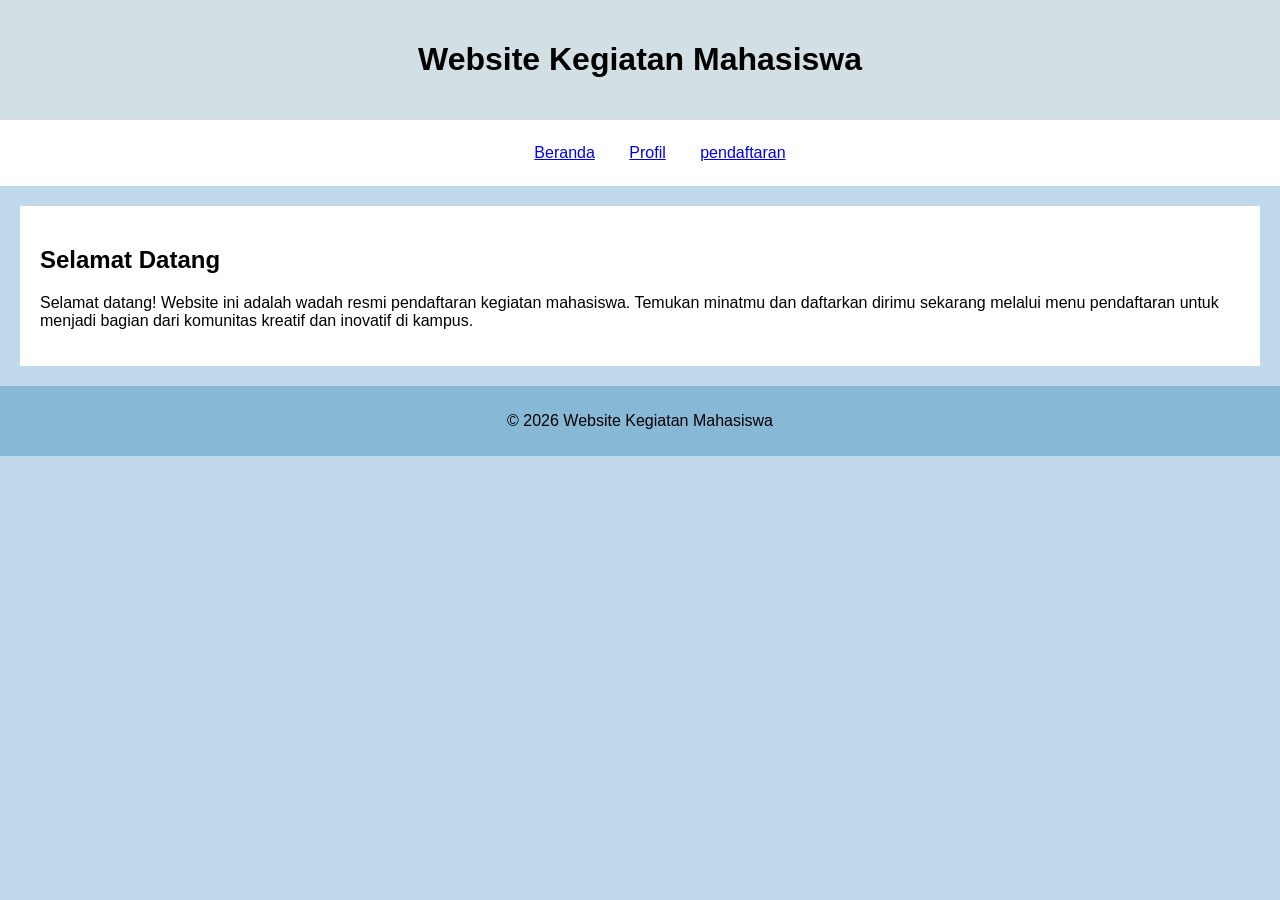
==== index.html @ e5878e43 "Add files via upload" ====
<!DOCTYPE html>
<html lang="en">
<head>
    <meta charset="UTF-8">
    <meta name="viewport" content="width=device-width, initial-scale=1.0">
    <title>Document</title>
    <link rel="stylesheet" href="style.css">
</head>
<body>
    <header>
        <h1>Website Kegiatan Mahasiswa</h1>
    </header>
    <nav>
        <ul>
            <li><a href="index.html">Beranda</a></li>
            <li><a href="profil.html">Profil</a></li>
            <li><a href="pendaftaran.html">pendaftaran</a></li>
        </ul>
    </nav>
    <main>
        <section>
            <h2>Selamat Datang</h2>
            <p>Selamat datang! Website ini adalah wadah resmi pendaftaran kegiatan mahasiswa. Temukan minatmu dan daftarkan dirimu sekarang melalui menu pendaftaran untuk menjadi bagian dari komunitas kreatif dan inovatif di kampus.</p>
        </section>
    </main>
    <footer>
        <p>&copy; 2026 Website Kegiatan Mahasiswa</p>
    </footer>
</body>
</html>
---- style.css ----
/*Halaman*/
body{
    font-family: 'Trebuchet MS', 'Lucida Sans Unicode', 'Lucida Grande', 'Lucida Sans', Arial, sans-serif;
    background-color: rgb(192, 217, 234);
    margin: 0;
}

/*header*/
header{
    background-color: rgb(210, 224, 229);
    color: black;
    text-align: center;
    padding: 20px;
}

/*menu*/
nav {
    background-color: white;
    padding: 8px;
    text-align: center;
}

nav ul {
    list-style: none;
}

nav ul li {
    display: inline;
    margin: 15px;
}

main{
    padding: 20px;
}

section {
    background-color: white;
    padding: 20px;
}

h2 {
    color: black;
}

/* form */
input, select, textarea {
    padding: 8px;
    margin-top: 8px;
}

/*button*/
button {
    padding: 8px 15px;
    background-color: rgb(111, 161, 194);
    color: black;
}

/*footer*/
footer{
    background-color: rgb(135, 184, 214);
    color: black;
    text-align: center;
    padding: 10px;
}
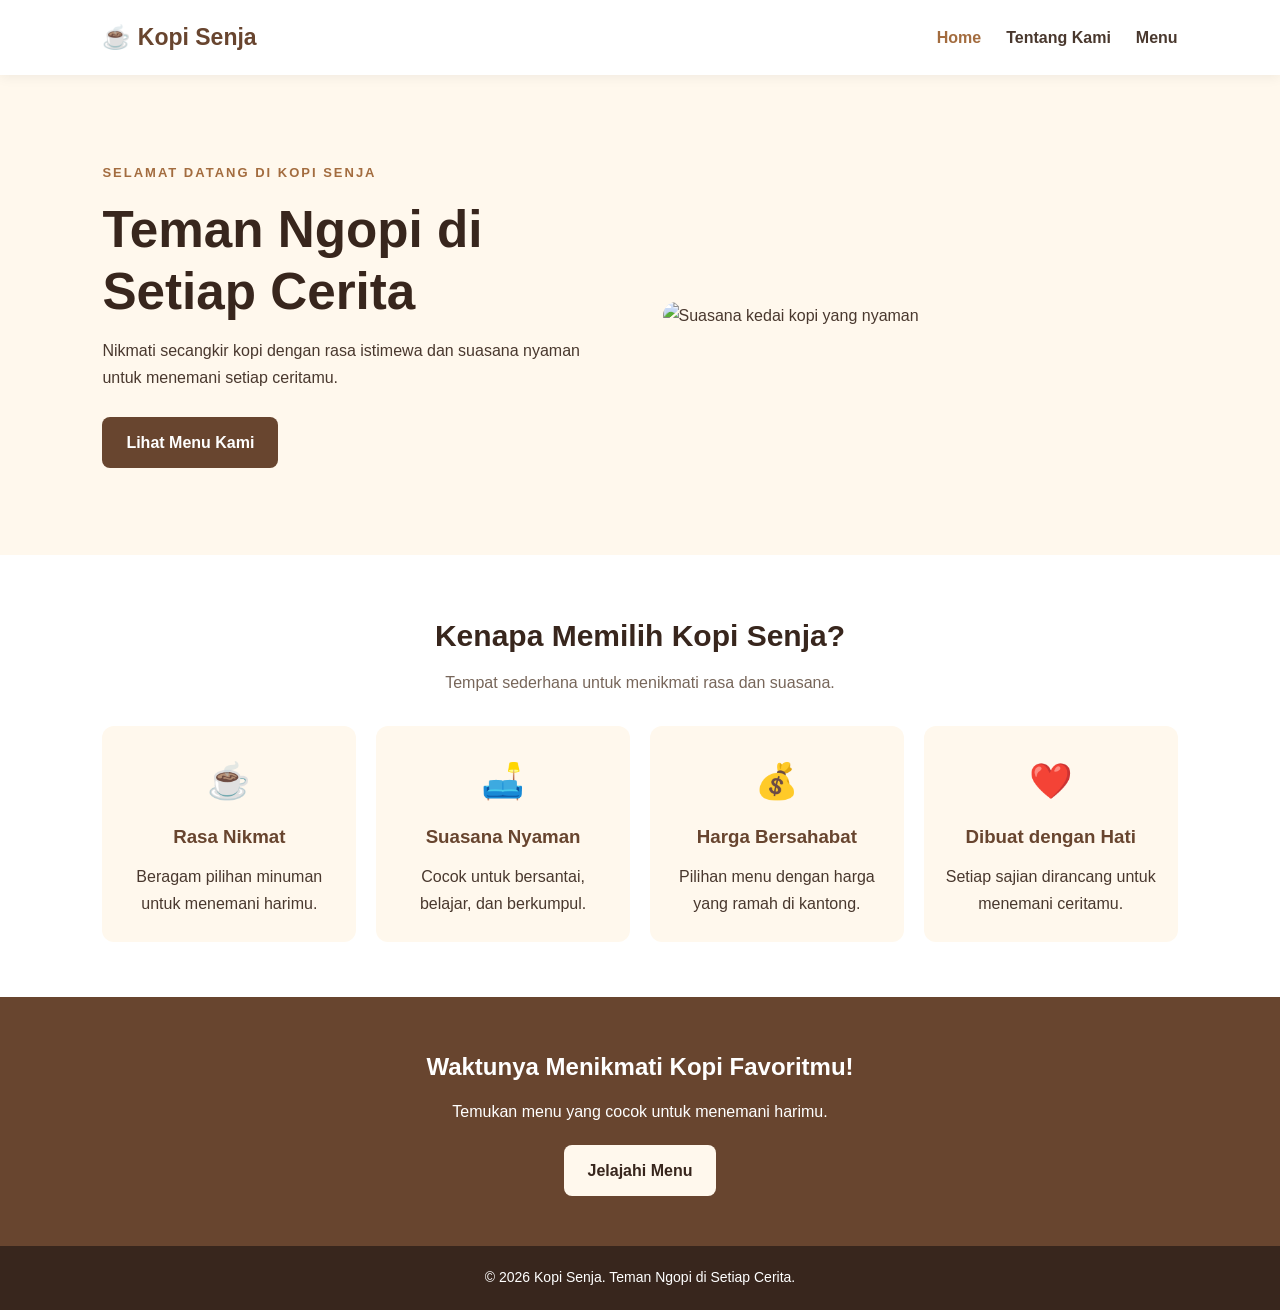
==== commit 1337b5fb: "Add files via upload" ====
--- a/index.html
+++ b/index.html
@@ -1,30 +1,93 @@
+
 <!DOCTYPE html>
-<html lang="en">
+<html lang="id">
 <head>
     <meta charset="UTF-8">
     <meta name="viewport" content="width=device-width, initial-scale=1.0">
-    <title>Document</title>
+    <title>Kopi Senja | Teman Ngopi di Setiap Cerita</title>
     <link rel="stylesheet" href="style.css">
 </head>
 <body>
-    <header>
-        <h1>Website Kegiatan Mahasiswa</h1>
+
+    <!-- NAVBAR -->
+    <header class="navbar">
+        <a href="index.html" class="logo">☕ Kopi Senja</a>
+
+        <nav>
+            <a href="index.html" class="active">Home</a>
+            <a href="tentang.html">Tentang Kami</a>
+            <a href="menu.html">Menu</a>
+        </nav>
     </header>
-    <nav>
-        <ul>
-            <li><a href="index.html">Beranda</a></li>
-            <li><a href="profil.html">Profil</a></li>
-            <li><a href="pendaftaran.html">pendaftaran</a></li>
-        </ul>
-    </nav>
+
+    <!-- HALAMAN UTAMA -->
     <main>
-        <section>
-            <h2>Selamat Datang</h2>
-            <p>Selamat datang! Website ini adalah wadah resmi pendaftaran kegiatan mahasiswa. Temukan minatmu dan daftarkan dirimu sekarang melalui menu pendaftaran untuk menjadi bagian dari komunitas kreatif dan inovatif di kampus.</p>
+        <section class="hero">
+            <div class="hero-text">
+                <p class="subtitle">SELAMAT DATANG DI KOPI SENJA</p>
+                <h1>Teman Ngopi di Setiap Cerita</h1>
+                <p>
+                    Nikmati secangkir kopi dengan rasa istimewa
+                    dan suasana nyaman untuk menemani setiap ceritamu.
+                </p>
+
+                <a href="menu.html" class="btn">Lihat Menu Kami</a>
+            </div>
+
+            <div class="hero-image">
+                <img
+                    src="https://images.unsplash.com/photo-1445116572660-236099ec97a0?auto=format&fit=crop&w=1000&q=80"
+                    alt="Suasana kedai kopi yang nyaman">
+            </div>
+        </section>
+
+        <!-- KEUNGGULAN -->
+        <section class="features">
+            <h2>Kenapa Memilih Kopi Senja?</h2>
+            <p class="section-desc">
+                Tempat sederhana untuk menikmati rasa dan suasana.
+            </p>
+
+            <div class="feature-list">
+                <article class="feature-card">
+                    <span>☕</span>
+                    <h3>Rasa Nikmat</h3>
+                    <p>Beragam pilihan minuman untuk menemani harimu.</p>
+                </article>
+
+                <article class="feature-card">
+                    <span>🛋️</span>
+                    <h3>Suasana Nyaman</h3>
+                    <p>Cocok untuk bersantai, belajar, dan berkumpul.</p>
+                </article>
+
+                <article class="feature-card">
+                    <span>💰</span>
+                    <h3>Harga Bersahabat</h3>
+                    <p>Pilihan menu dengan harga yang ramah di kantong.</p>
+                </article>
+
+                <article class="feature-card">
+                    <span>❤️</span>
+                    <h3>Dibuat dengan Hati</h3>
+                    <p>Setiap sajian dirancang untuk menemani ceritamu.</p>
+                </article>
+            </div>
+        </section>
+
+        <!-- AJAKAN -->
+        <section class="cta">
+            <h2>Waktunya Menikmati Kopi Favoritmu!</h2>
+            <p>Temukan menu yang cocok untuk menemani harimu.</p>
+            <a href="menu.html" class="btn btn-light">Jelajahi Menu</a>
         </section>
     </main>
+
+    <!-- FOOTER -->
     <footer>
-        <p>&copy; 2026 Website Kegiatan Mahasiswa</p>
+        <p>&copy; 2026 Kopi Senja. Teman Ngopi di Setiap Cerita.</p>
     </footer>
+
+    <script src="script.js"></script>
 </body>
 </html>
--- a/style.css
+++ b/style.css
@@ -1,64 +1,476 @@
-/*Halaman*/
-body{
-    font-family: 'Trebuchet MS', 'Lucida Sans Unicode', 'Lucida Grande', 'Lucida Sans', Arial, sans-serif;
-    background-color: rgb(192, 217, 234);
+
+/* =====================================
+   1. PENGATURAN DASAR
+===================================== */
+
+* {
     margin: 0;
-}
-
-/*header*/
-header{
-    background-color: rgb(210, 224, 229);
-    color: black;
+    padding: 0;
+    box-sizing: border-box;
+}
+
+:root {
+    --cokelat: #68452f;
+    --cokelat-gelap: #38261d;
+    --krem: #fff8ed;
+    --krem-tua: #f1e3d0;
+    --putih: #ffffff;
+    --teks: #49382e;
+}
+
+html {
+    scroll-behavior: smooth;
+}
+
+body {
+    font-family: Arial, Helvetica, sans-serif;
+    background: var(--krem);
+    color: var(--teks);
+    line-height: 1.7;
+}
+
+/* =====================================
+   2. NAVBAR
+===================================== */
+
+.navbar {
+    display: flex;
+    justify-content: space-between;
+    align-items: center;
+    padding: 18px 8%;
+    background: var(--putih);
+    box-shadow: 0 2px 12px #00000010;
+    gap: 20px;
+    flex-wrap: wrap;
+}
+
+.logo {
+    font-size: 23px;
+    font-weight: bold;
+    color: var(--cokelat);
+    text-decoration: none;
+}
+
+.navbar nav {
+    display: flex;
+    gap: 25px;
+    flex-wrap: wrap;
+}
+
+.navbar nav a {
+    color: var(--teks);
+    text-decoration: none;
+    font-weight: bold;
+    transition: color 0.3s;
+}
+
+.navbar nav a:hover,
+.navbar nav a.active {
+    color: #a36c3f;
+}
+
+/* =====================================
+   3. HOME
+===================================== */
+
+.hero {
+    display: flex;
+    align-items: center;
+    gap: 45px;
+    padding: 65px 8%;
+    min-height: 480px;
+}
+
+.hero-text,
+.hero-image {
+    flex: 1;
+    min-width: 0;
+}
+
+.subtitle {
+    color: #a36c3f;
+    font-weight: bold;
+    letter-spacing: 2px;
+    font-size: 13px;
+}
+
+.hero h1 {
+    font-size: clamp(32px, 4vw, 52px);
+    line-height: 1.2;
+    color: var(--cokelat-gelap);
+    margin: 15px 0;
+}
+
+.hero-text > p:not(.subtitle) {
+    margin-bottom: 25px;
+}
+
+.hero-image img {
+    width: 100%;
+    height: 350px;
+    object-fit: cover;
+    border-radius: 18px;
+}
+
+/* =====================================
+   4. TOMBOL
+===================================== */
+
+.btn {
+    display: inline-block;
+    background: var(--cokelat);
+    color: var(--putih);
+    text-decoration: none;
+    padding: 12px 24px;
+    border-radius: 8px;
+    font-weight: bold;
+    transition: 0.3s;
+}
+
+.btn:hover {
+    background: var(--cokelat-gelap);
+    transform: translateY(-2px);
+}
+
+/* =====================================
+   5. KEUNGGULAN KOPI SENJA
+===================================== */
+
+.features {
+    text-align: center;
+    padding: 55px 8%;
+    background: var(--putih);
+}
+
+.features h2,
+.page-heading h1 {
+    color: var(--cokelat-gelap);
+    font-size: 30px;
+}
+
+.section-desc {
+    margin: 8px 0 30px;
+    color: #77665a;
+}
+
+.feature-list {
+    display: grid;
+    grid-template-columns: repeat(4, minmax(0, 1fr));
+    gap: 20px;
+    margin-top: 30px;
+}
+
+.feature-card {
+    background: var(--krem);
+    padding: 25px 18px;
+    border-radius: 12px;
+    transition: transform 0.3s, box-shadow 0.3s;
+}
+
+.feature-card:hover {
+    transform: translateY(-5px);
+    box-shadow: 0 8px 20px #00000010;
+}
+
+.feature-card span {
+    font-size: 35px;
+}
+
+.feature-card h3 {
+    margin: 10px 0;
+    color: var(--cokelat);
+}
+
+/* =====================================
+   6. AJAKAN DI HOME
+===================================== */
+
+.cta {
+    text-align: center;
+    padding: 50px 8%;
+    background: var(--cokelat);
+    color: var(--putih);
+}
+
+.cta h2 {
+    margin-bottom: 10px;
+}
+
+.cta p {
+    margin-bottom: 20px;
+}
+
+.btn-light {
+    background: var(--krem);
+    color: var(--cokelat-gelap);
+}
+
+.btn-light:hover {
+    background: var(--krem-tua);
+}
+
+/* =====================================
+   7. JUDUL HALAMAN
+===================================== */
+
+.page-heading {
+    text-align: center;
+    padding: 45px 8% 25px;
+}
+
+.page-heading p:last-child {
+    margin-top: 8px;
+}
+
+/* =====================================
+   8. BAGIAN KONTEN
+===================================== */
+
+.content-section {
+    max-width: 1000px;
+    margin: auto;
+    padding: 25px 8% 60px;
+}
+
+.content-section h2 {
+    color: var(--cokelat);
+    margin-bottom: 12px;
+}
+
+.content-section p {
+    margin-bottom: 18px;
+}
+
+/* =====================================
+   9. HALAMAN TENTANG KAMI
+===================================== */
+
+.about-hero {
+    display: flex;
+    align-items: center;
+    gap: 35px;
+    margin-bottom: 45px;
+}
+
+.about-image,
+.about-text {
+    flex: 1;
+    min-width: 0;
+}
+
+.about-image img {
+    width: 100%;
+    height: 320px;
+    object-fit: cover;
+    border-radius: 16px;
+}
+
+.about-text h2 {
+    font-size: 28px;
+    color: var(--cokelat);
+    margin-bottom: 12px;
+}
+
+.vision-mission {
+    display: grid;
+    grid-template-columns: repeat(2, minmax(0, 1fr));
+    gap: 22px;
+    margin-bottom: 40px;
+}
+
+.info-box {
+    padding: 28px;
+    border-radius: 14px;
+    background: var(--putih);
+    box-shadow: 0 4px 15px #0000000d;
+}
+
+.info-icon {
+    font-size: 32px;
+    margin-bottom: 10px;
+}
+
+.info-box h2 {
+    color: var(--cokelat);
+    margin-bottom: 12px;
+}
+
+.info-box ul {
+    padding-left: 20px;
+}
+
+.info-box li {
+    margin-bottom: 8px;
+}
+
+.contact-box {
+    text-align: center;
+    padding: 32px 20px;
+    border-radius: 14px;
+    background: var(--krem-tua);
+}
+
+.contact-box h2 {
+    color: var(--cokelat-gelap);
+    margin-bottom: 10px;
+}
+
+.contact-box p {
+    margin-bottom: 20px;
+}
+
+/* =====================================
+   10. HALAMAN MENU
+===================================== */
+
+.menu-grid {
+    display: grid;
+    grid-template-columns: repeat(3, minmax(0, 1fr));
+    gap: 22px;
+    padding: 25px 8% 60px;
+}
+
+.menu-card {
+    background: var(--putih);
+    border-radius: 14px;
+    overflow: hidden;
+    box-shadow: 0 4px 15px #0000000d;
+    transition: transform 0.3s, box-shadow 0.3s;
+}
+
+.menu-card:hover {
+    transform: translateY(-5px);
+    box-shadow: 0 8px 22px #00000015;
+}
+
+.menu-card img {
+    width: 100%;
+    height: 190px;
+    object-fit: cover;
+    display: block;
+}
+
+.menu-info {
+    padding: 18px;
+}
+
+.menu-info h3 {
+    color: var(--cokelat);
+}
+
+.menu-info p {
+    margin: 8px 0;
+}
+
+.price {
+    font-weight: bold;
+    color: #a36c3f;
+}
+
+.menu-info .btn {
+    margin-top: 12px;
+    border: none;
+    cursor: pointer;
+    font-size: 14px;
+}
+
+/* =====================================
+   11. FOOTER
+===================================== */
+
+footer {
     text-align: center;
     padding: 20px;
-}
-
-/*menu*/
-nav {
-    background-color: white;
-    padding: 8px;
-    text-align: center;
-}
-
-nav ul {
-    list-style: none;
-}
-
-nav ul li {
-    display: inline;
-    margin: 15px;
-}
-
-main{
-    padding: 20px;
-}
-
-section {
-    background-color: white;
-    padding: 20px;
-}
-
-h2 {
-    color: black;
-}
-
-/* form */
-input, select, textarea {
-    padding: 8px;
-    margin-top: 8px;
-}
-
-/*button*/
-button {
-    padding: 8px 15px;
-    background-color: rgb(111, 161, 194);
-    color: black;
-}
-
-/*footer*/
-footer{
-    background-color: rgb(135, 184, 214);
-    color: black;
-    text-align: center;
-    padding: 10px;
+    background: var(--cokelat-gelap);
+    color: var(--putih);
+    font-size: 14px;
+}
+
+/* =====================================
+   12. RESPONSIVE TABLET
+===================================== */
+
+@media (max-width: 800px) {
+    .hero {
+        flex-direction: column;
+        align-items: stretch;
+        padding-top: 40px;
+    }
+
+    .hero-image img {
+        height: 270px;
+    }
+
+    .feature-list {
+        grid-template-columns: repeat(2, minmax(0, 1fr));
+    }
+
+    .menu-grid {
+        grid-template-columns: repeat(2, minmax(0, 1fr));
+    }
+
+    .navbar {
+        justify-content: center;
+    }
+
+    .navbar nav {
+        justify-content: center;
+    }
+}
+
+/* =====================================
+   13. RESPONSIVE HP
+===================================== */
+
+@media (max-width: 500px) {
+    .feature-list,
+    .menu-grid {
+        grid-template-columns: 1fr;
+    }
+
+    .hero h1 {
+        font-size: 34px;
+    }
+
+    .features h2,
+    .page-heading h1 {
+        font-size: 26px;
+    }
+
+    .navbar {
+        padding: 16px 5%;
+    }
+
+    .navbar nav {
+        gap: 15px;
+    }
+
+    .content-section {
+        padding-left: 6%;
+        padding-right: 6%;
+    }
+
+    .menu-grid {
+        padding-left: 6%;
+        padding-right: 6%;
+    }
+}
+
+/* =====================================
+   14. RESPONSIVE HALAMAN TENTANG
+===================================== */
+
+@media (max-width: 700px) {
+    .about-hero {
+        flex-direction: column;
+        align-items: stretch;
+    }
+
+    .about-image img {
+        height: 250px;
+    }
+
+    .vision-mission {
+        grid-template-columns: 1fr;
+    }
 }
